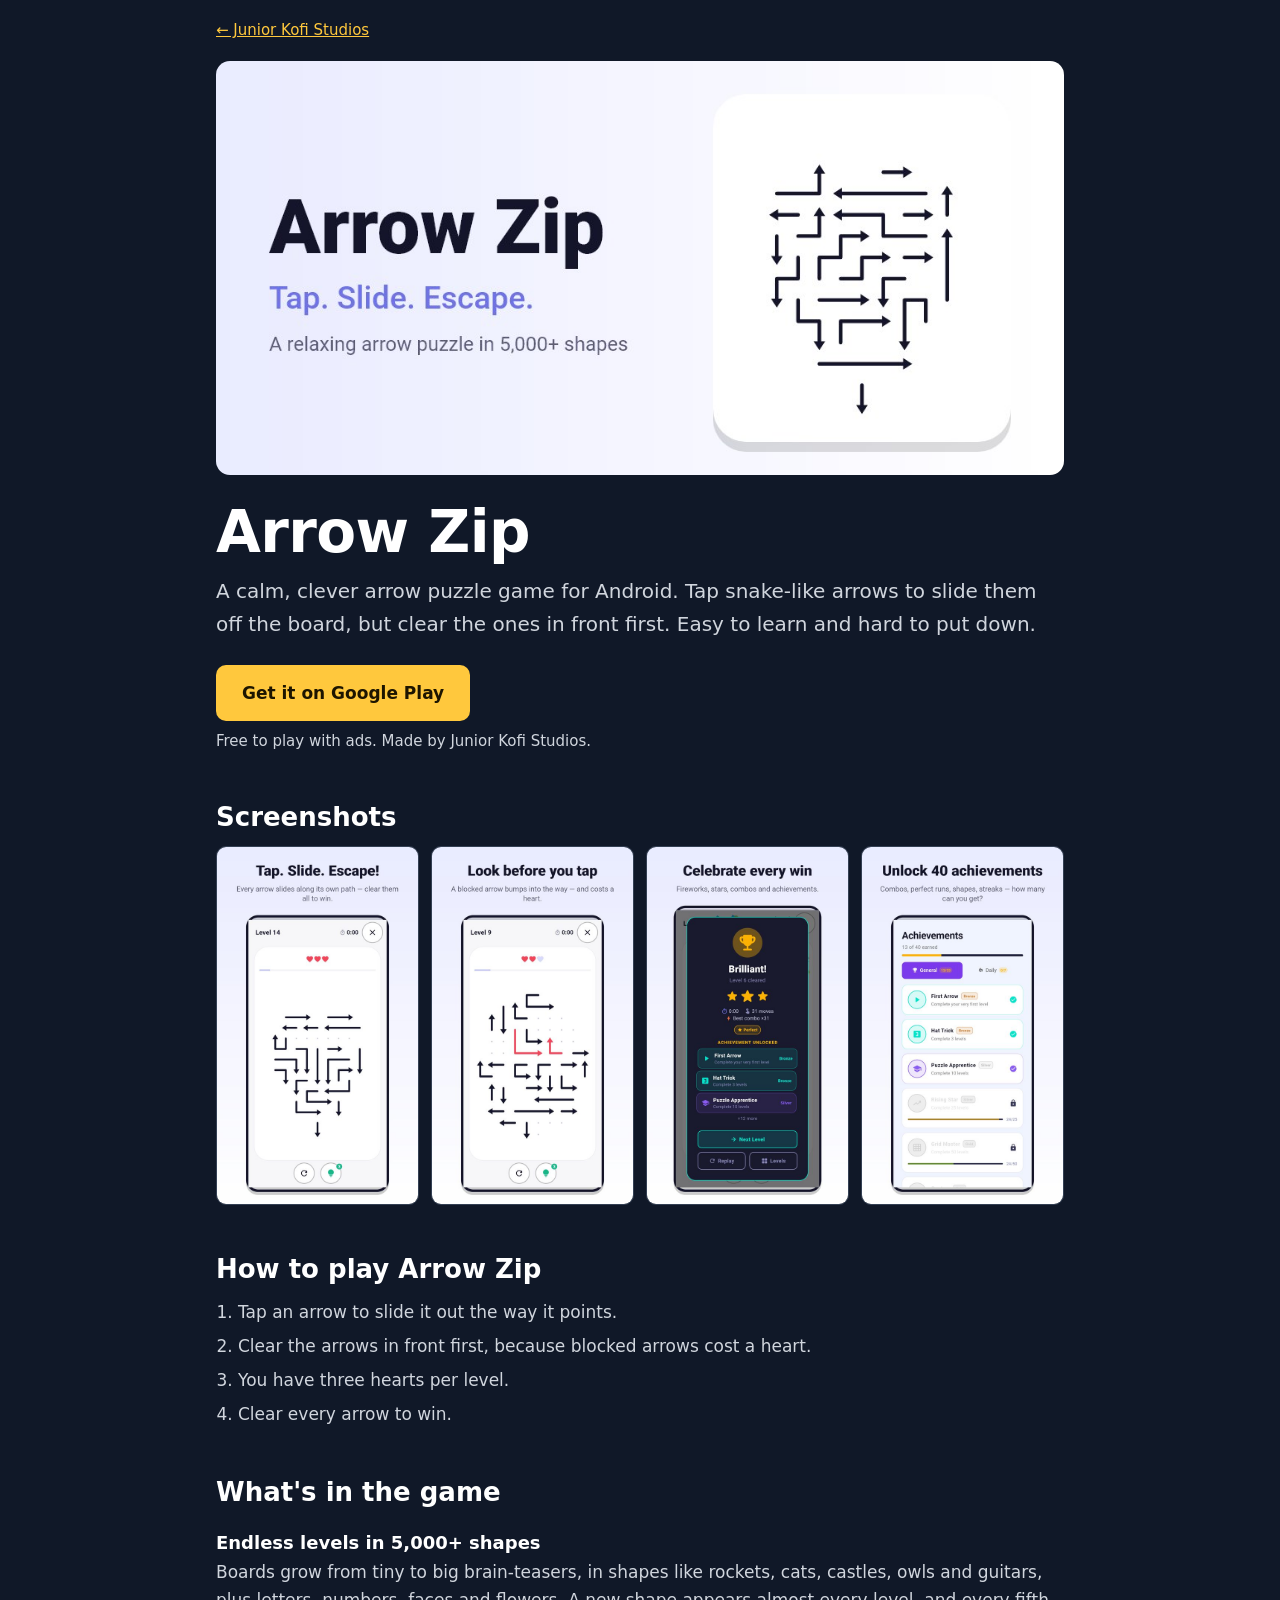
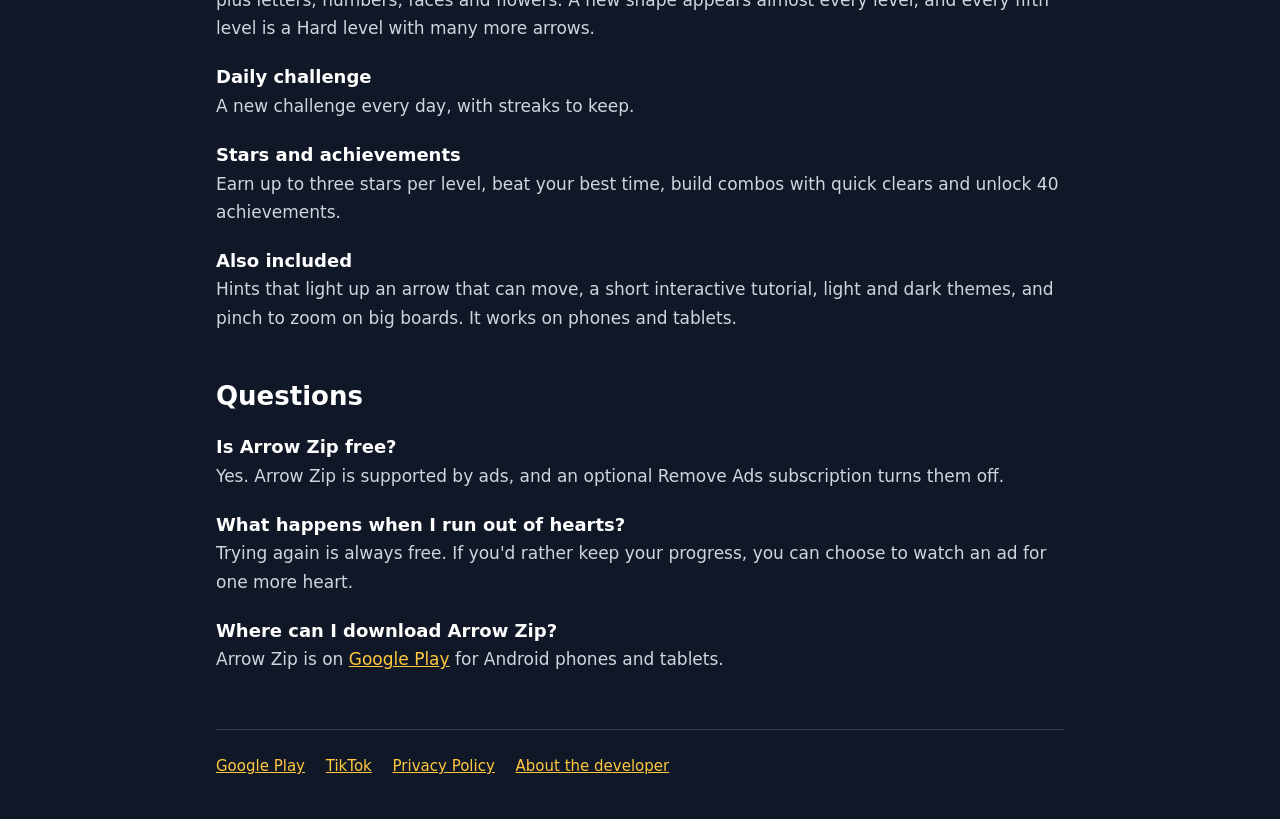
==== arrow-zip/index.html @ bd9fedcb "Add an Arrow Zip game page and update its portfolio banner Dedicated page with game details and Vide" ====
<!doctype html>
<html lang="en">
<head>
    <meta charset="utf-8">
    <meta name="viewport" content="width=device-width, initial-scale=1">
    <title>Arrow Zip: Tap, Slide, Escape Arrow Puzzle Game for Android</title>
    <meta name="description" content="Arrow Zip is a free arrow puzzle game for Android. Tap snake-like arrows off the board in the right order, with endless levels, 5,000+ board shapes and a daily challenge.">
    <meta name="author" content="Junior Kofi Studios">
    <meta name="robots" content="index, follow">
    <meta name="theme-color" content="#101828">
    <link rel="canonical" href="https://oware-junior.github.io/portfolio/arrow-zip/">

    <meta property="og:type" content="website">
    <meta property="og:site_name" content="Junior Kofi Studios">
    <meta property="og:url" content="https://oware-junior.github.io/portfolio/arrow-zip/">
    <meta property="og:title" content="Arrow Zip: Tap, Slide, Escape Arrow Puzzle Game for Android">
    <meta property="og:description" content="Tap snake-like arrows off the board. Endless levels in 5,000+ shapes. Free on Google Play.">
    <meta property="og:image" content="https://oware-junior.github.io/portfolio/images/arrow-zip-hero.jpg">
    <meta property="og:image:width" content="1024">
    <meta property="og:image:height" content="500">
    <meta name="twitter:card" content="summary_large_image">

    <link rel="icon" href="data:image/svg+xml,%3Csvg xmlns='http://www.w3.org/2000/svg' viewBox='0 0 64 64'%3E%3Crect width='64' height='64' rx='14' fill='%23101828'/%3E%3Cpath d='M14 32h30m-11-11 11 11-11 11' fill='none' stroke='%23ffc83d' stroke-width='7' stroke-linecap='round' stroke-linejoin='round'/%3E%3C/svg%3E">

    <script type="application/ld+json">
    {
        "@context": "https://schema.org",
        "@type": ["VideoGame", "MobileApplication"],
        "name": "Arrow Zip",
        "alternateName": "Arrow Zip: Tap. Slide. Escape.",
        "url": "https://oware-junior.github.io/portfolio/arrow-zip/",
        "description": "A calm, clever puzzle game. Tap snake-like arrows to slide them off the board in the right order, across endless levels in over 5,000 board shapes.",
        "image": "https://oware-junior.github.io/portfolio/images/arrow-zip-hero.jpg",
        "screenshot": [
            "https://oware-junior.github.io/portfolio/images/arrow-zip-gameplay.jpg",
            "https://oware-junior.github.io/portfolio/images/arrow-zip-blocked.jpg",
            "https://oware-junior.github.io/portfolio/images/arrow-zip-win.jpg"
        ],
        "applicationCategory": "GameApplication",
        "applicationSubCategory": "Puzzle",
        "genre": ["Puzzle"],
        "operatingSystem": "Android",
        "gamePlatform": "Android",
        "playMode": "SinglePlayer",
        "installUrl": "https://play.google.com/store/apps/details?id=com.arrowvext.arrow_vext",
        "sameAs": ["https://play.google.com/store/apps/details?id=com.arrowvext.arrow_vext"],
        "offers": {
            "@type": "Offer",
            "price": "0",
            "priceCurrency": "USD",
            "url": "https://play.google.com/store/apps/details?id=com.arrowvext.arrow_vext"
        },
        "publisher": {
            "@type": "Organization",
            "name": "Junior Kofi Studios",
            "url": "https://oware-junior.github.io/portfolio/",
            "sameAs": ["https://www.tiktok.com/@juniorkofistudios"]
        }
    }
    </script>

    <style>
        :root { color-scheme: dark; --bg: #101828; --line: #344054; --ink: #ffffff; --body: #d0d5dd; --accent: #ffc83d; }
        * { margin: 0; padding: 0; box-sizing: border-box; }
        body { background: var(--bg); color: var(--body); font: 17px/1.65 system-ui, -apple-system, 'Segoe UI', Roboto, sans-serif; }
        .wrap { max-width: 880px; margin: 0 auto; padding: 0 16px; }
        nav { padding: 18px 0; font-size: 15px; }
        a { color: var(--accent); }
        header img { display: block; width: 100%; height: auto; border-radius: 14px; }
        h1 { color: var(--ink); font-size: clamp(38px, 8vw, 58px); line-height: 1.1; margin-top: 26px; letter-spacing: -0.01em; }
        .lead { font-size: 20px; margin-top: 10px; }
        .cta { display: inline-block; margin: 24px 0 8px; padding: 14px 26px; background: var(--accent); color: #1d1500; font-weight: 700; border-radius: 10px; text-decoration: none; }
        .cta:hover { background: #ffdb7a; }
        .sub { font-size: 15px; }
        section { margin-top: 48px; }
        h2 { color: var(--ink); font-size: 26px; line-height: 1.25; margin-bottom: 12px; }
        h3 { color: var(--ink); font-size: 18px; margin-top: 20px; }
        ul, ol { padding-left: 22px; }
        li { margin-top: 6px; }
        .shots { display: grid; grid-template-columns: repeat(4, 1fr); gap: 12px; list-style: none; padding: 0; }
        .shots li { margin: 0; }
        .shots img { display: block; width: 100%; height: auto; border-radius: 10px; border: 1px solid var(--line); }
        footer { margin-top: 56px; padding: 24px 0 40px; border-top: 1px solid var(--line); font-size: 15px; }
        footer a { margin-right: 16px; display: inline-block; }
        @media (max-width: 600px) { .shots { grid-template-columns: repeat(2, 1fr); } }
    </style>
</head>
<body>
<div class="wrap">
    <nav><a href="../">&larr; Junior Kofi Studios</a></nav>

    <header>
        <img src="../images/arrow-zip-hero.jpg" alt="Arrow Zip banner: Tap. Slide. Escape., with a board of arrows" width="1024" height="500">
        <h1>Arrow Zip</h1>
        <p class="lead">A calm, clever arrow puzzle game for Android. Tap snake-like arrows to slide them off the board, but clear the ones in front first. Easy to learn and hard to put down.</p>
        <a class="cta" href="https://play.google.com/store/apps/details?id=com.arrowvext.arrow_vext">Get it on Google Play</a>
        <p class="sub">Free to play with ads. Made by Junior Kofi Studios.</p>
    </header>

    <main>
        <section>
            <h2>Screenshots</h2>
            <ul class="shots">
                <li><img src="../images/arrow-zip-gameplay.jpg" alt="Arrow Zip level 14: a board of arrows to tap and slide out" width="540" height="960" loading="lazy"></li>
                <li><img src="../images/arrow-zip-blocked.jpg" alt="Arrow Zip level 9: a blocked arrow highlighted in red, costing a heart" width="540" height="960" loading="lazy"></li>
                <li><img src="../images/arrow-zip-win.jpg" alt="Arrow Zip level complete screen with three stars and unlocked achievements" width="540" height="960" loading="lazy"></li>
                <li><img src="../images/arrow-zip-achievements.jpg" alt="Arrow Zip achievements screen" width="540" height="960" loading="lazy"></li>
            </ul>
        </section>

        <section>
            <h2>How to play Arrow Zip</h2>
            <ol>
                <li>Tap an arrow to slide it out the way it points.</li>
                <li>Clear the arrows in front first, because blocked arrows cost a heart.</li>
                <li>You have three hearts per level.</li>
                <li>Clear every arrow to win.</li>
            </ol>
        </section>

        <section>
            <h2>What's in the game</h2>
            <h3>Endless levels in 5,000+ shapes</h3>
            <p>Boards grow from tiny to big brain-teasers, in shapes like rockets, cats, castles, owls and guitars, plus letters, numbers, faces and flowers. A new shape appears almost every level, and every fifth level is a Hard level with many more arrows.</p>
            <h3>Daily challenge</h3>
            <p>A new challenge every day, with streaks to keep.</p>
            <h3>Stars and achievements</h3>
            <p>Earn up to three stars per level, beat your best time, build combos with quick clears and unlock 40 achievements.</p>
            <h3>Also included</h3>
            <p>Hints that light up an arrow that can move, a short interactive tutorial, light and dark themes, and pinch to zoom on big boards. It works on phones and tablets.</p>
        </section>

        <section>
            <h2>Questions</h2>
            <h3>Is Arrow Zip free?</h3>
            <p>Yes. Arrow Zip is supported by ads, and an optional Remove Ads subscription turns them off.</p>
            <h3>What happens when I run out of hearts?</h3>
            <p>Trying again is always free. If you'd rather keep your progress, you can choose to watch an ad for one more heart.</p>
            <h3>Where can I download Arrow Zip?</h3>
            <p>Arrow Zip is on <a href="https://play.google.com/store/apps/details?id=com.arrowvext.arrow_vext">Google Play</a> for Android phones and tablets.</p>
        </section>
    </main>

    <footer>
        <a href="https://play.google.com/store/apps/details?id=com.arrowvext.arrow_vext">Google Play</a>
        <a href="https://www.tiktok.com/@juniorkofistudios">TikTok</a>
        <a href="https://oware-junior.github.io/arrow-policy/">Privacy Policy</a>
        <a href="../">About the developer</a>
    </footer>
</div>
</body>
</html>
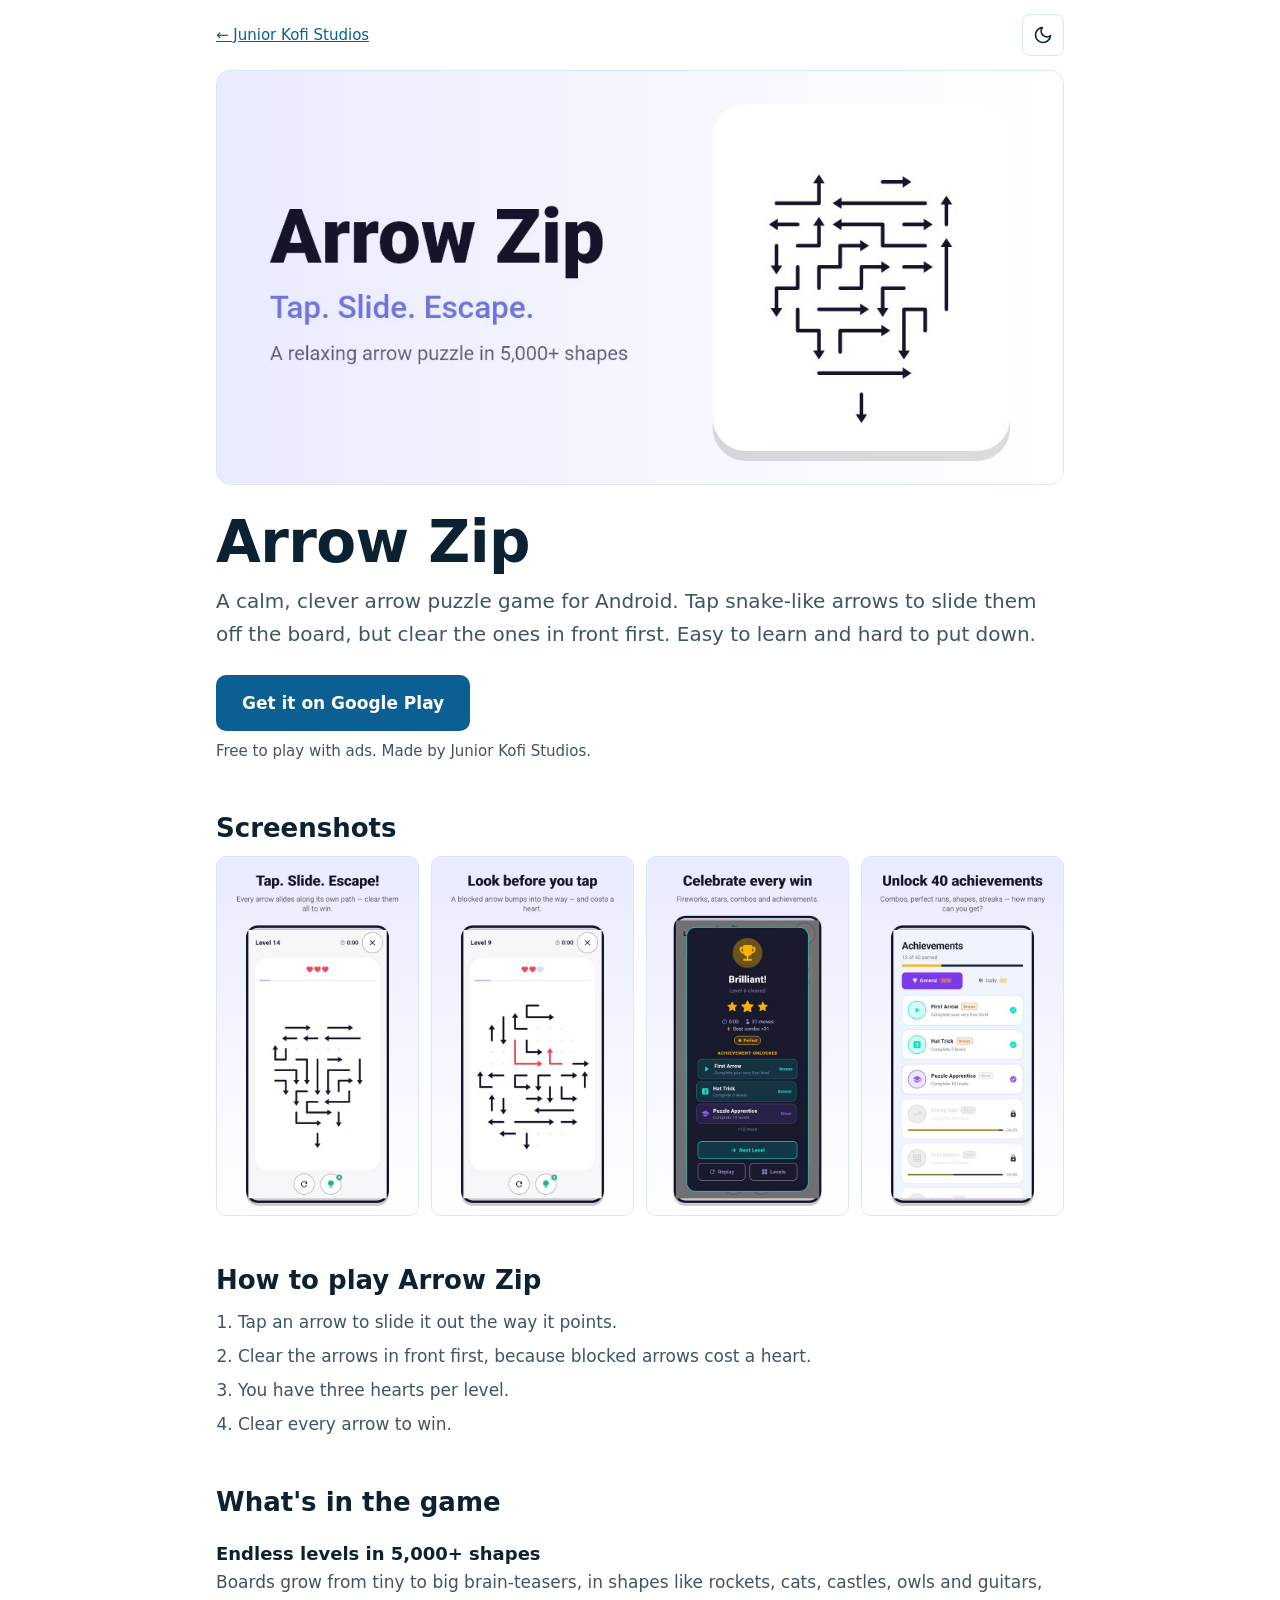
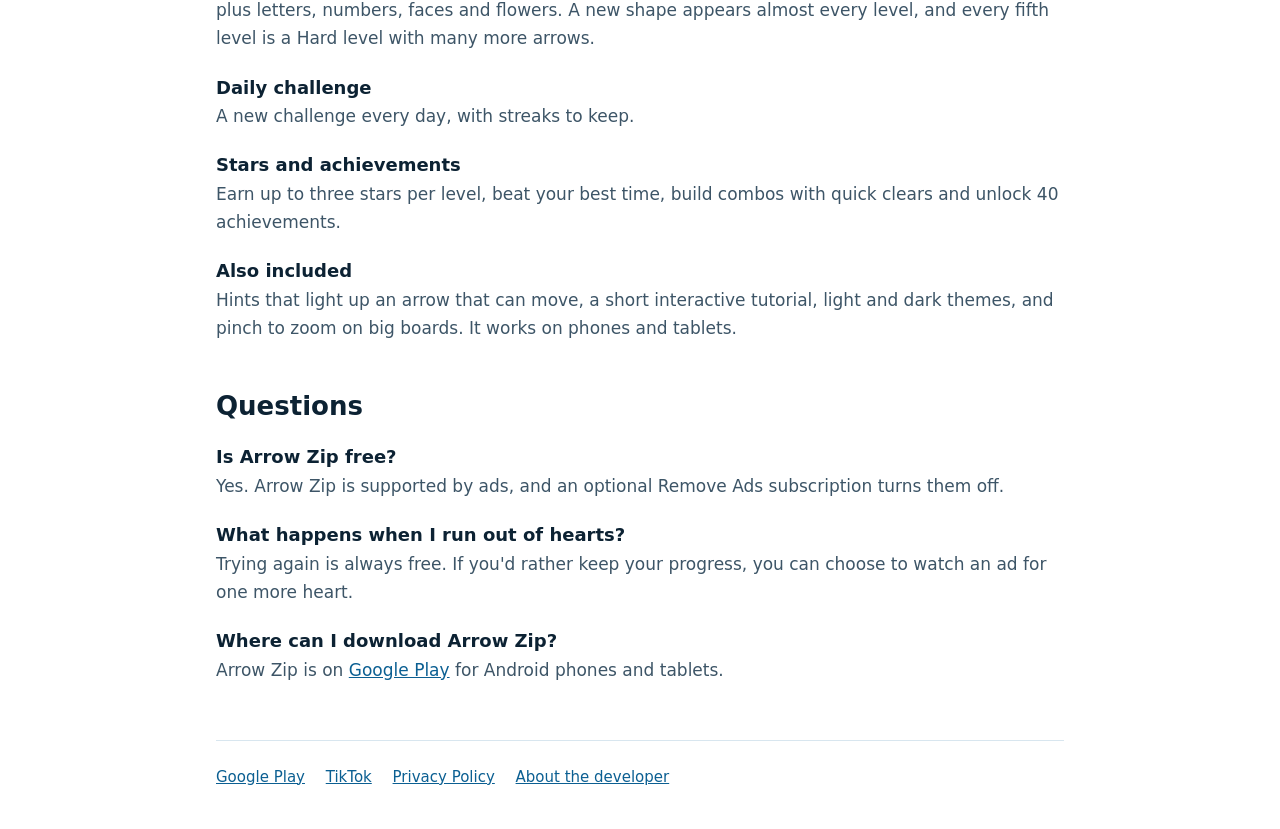
==== commit 1f04bca5: "Game pages follow the site's light/dark theme Both pages share the portfolio's colours and saved the" ====
--- a/arrow-zip/index.html
+++ b/arrow-zip/index.html
@@ -7,7 +7,7 @@
     <meta name="description" content="Arrow Zip is a free arrow puzzle game for Android. Tap snake-like arrows off the board in the right order, with endless levels, 5,000+ board shapes and a daily challenge.">
     <meta name="author" content="Junior Kofi Studios">
     <meta name="robots" content="index, follow">
-    <meta name="theme-color" content="#101828">
+    <meta name="theme-color" content="#0b5f92">
     <link rel="canonical" href="https://oware-junior.github.io/portfolio/arrow-zip/">
 
     <meta property="og:type" content="website">
@@ -59,35 +59,18 @@
     }
     </script>
 
-    <style>
-        :root { color-scheme: dark; --bg: #101828; --line: #344054; --ink: #ffffff; --body: #d0d5dd; --accent: #ffc83d; }
-        * { margin: 0; padding: 0; box-sizing: border-box; }
-        body { background: var(--bg); color: var(--body); font: 17px/1.65 system-ui, -apple-system, 'Segoe UI', Roboto, sans-serif; }
-        .wrap { max-width: 880px; margin: 0 auto; padding: 0 16px; }
-        nav { padding: 18px 0; font-size: 15px; }
-        a { color: var(--accent); }
-        header img { display: block; width: 100%; height: auto; border-radius: 14px; }
-        h1 { color: var(--ink); font-size: clamp(38px, 8vw, 58px); line-height: 1.1; margin-top: 26px; letter-spacing: -0.01em; }
-        .lead { font-size: 20px; margin-top: 10px; }
-        .cta { display: inline-block; margin: 24px 0 8px; padding: 14px 26px; background: var(--accent); color: #1d1500; font-weight: 700; border-radius: 10px; text-decoration: none; }
-        .cta:hover { background: #ffdb7a; }
-        .sub { font-size: 15px; }
-        section { margin-top: 48px; }
-        h2 { color: var(--ink); font-size: 26px; line-height: 1.25; margin-bottom: 12px; }
-        h3 { color: var(--ink); font-size: 18px; margin-top: 20px; }
-        ul, ol { padding-left: 22px; }
-        li { margin-top: 6px; }
-        .shots { display: grid; grid-template-columns: repeat(4, 1fr); gap: 12px; list-style: none; padding: 0; }
-        .shots li { margin: 0; }
-        .shots img { display: block; width: 100%; height: auto; border-radius: 10px; border: 1px solid var(--line); }
-        footer { margin-top: 56px; padding: 24px 0 40px; border-top: 1px solid var(--line); font-size: 15px; }
-        footer a { margin-right: 16px; display: inline-block; }
-        @media (max-width: 600px) { .shots { grid-template-columns: repeat(2, 1fr); } }
-    </style>
+    <script src="../game-theme.js"></script>
+    <link rel="stylesheet" href="../game-page.css">
 </head>
 <body>
 <div class="wrap">
-    <nav><a href="../">&larr; Junior Kofi Studios</a></nav>
+    <nav>
+        <a href="../">&larr; Junior Kofi Studios</a>
+        <button class="theme-toggle" id="themeToggle" type="button" aria-label="Switch to dark mode" aria-pressed="false">
+            <svg class="icon-moon" viewBox="0 0 24 24" fill="none" stroke="currentColor" stroke-width="2" stroke-linecap="round" stroke-linejoin="round" aria-hidden="true"><path d="M21 12.8A9 9 0 1 1 11.2 3a7 7 0 0 0 9.8 9.8z"/></svg>
+            <svg class="icon-sun" viewBox="0 0 24 24" fill="none" stroke="currentColor" stroke-width="2" stroke-linecap="round" stroke-linejoin="round" aria-hidden="true"><circle cx="12" cy="12" r="4"/><path d="M12 2v2M12 20v2M4.9 4.9l1.4 1.4M17.7 17.7l1.4 1.4M2 12h2M20 12h2M4.9 19.1l1.4-1.4M17.7 6.3l1.4-1.4"/></svg>
+        </button>
+    </nav>
 
     <header>
         <img src="../images/arrow-zip-hero.jpg" alt="Arrow Zip banner: Tap. Slide. Escape., with a board of arrows" width="1024" height="500">
--- a/game-page.css
+++ b/game-page.css
@@ -0,0 +1,54 @@
+/* Shared by the game pages. Colours match the portfolio's light and dark themes. */
+:root {
+    --bg: #ffffff;
+    --surface: #ffffff;
+    --ink: #0c2233;
+    --body: #3d5567;
+    --line: #d8e6ef;
+    --accent: #0b5f92;
+    --accent-hover: #0a4f7a;
+    --on-accent: #ffffff;
+    color-scheme: light;
+}
+
+:root[data-theme="dark"] {
+    --bg: #071a2a;
+    --surface: #0d2a41;
+    --ink: #eaf5fc;
+    --body: #b5cad9;
+    --line: #1b3d57;
+    --accent: #4fb3e8;
+    --accent-hover: #7cc7ef;
+    --on-accent: #062236;
+    color-scheme: dark;
+}
+
+* { margin: 0; padding: 0; box-sizing: border-box; }
+body { background: var(--bg); color: var(--body); font: 17px/1.65 system-ui, -apple-system, 'Segoe UI', Roboto, sans-serif; }
+.wrap { max-width: 880px; margin: 0 auto; padding: 0 16px; }
+nav { display: flex; align-items: center; justify-content: space-between; gap: 16px; padding: 14px 0; font-size: 15px; }
+a { color: var(--accent); }
+
+.theme-toggle { display: inline-flex; flex: none; align-items: center; justify-content: center; width: 42px; height: 42px; background: var(--surface); border: 1px solid var(--line); border-radius: 8px; color: var(--ink); cursor: pointer; }
+.theme-toggle:hover { border-color: var(--accent); }
+.theme-toggle svg { width: 20px; height: 20px; }
+.theme-toggle .icon-sun, :root[data-theme="dark"] .theme-toggle .icon-moon { display: none; }
+:root[data-theme="dark"] .theme-toggle .icon-sun { display: block; }
+
+header img { display: block; width: 100%; height: auto; border-radius: 14px; border: 1px solid var(--line); }
+h1 { color: var(--ink); font-size: clamp(38px, 8vw, 58px); line-height: 1.1; margin-top: 26px; letter-spacing: -0.01em; }
+.lead { font-size: 20px; margin-top: 10px; }
+.cta { display: inline-block; margin: 24px 0 8px; padding: 14px 26px; background: var(--accent); color: var(--on-accent); font-weight: 700; border-radius: 10px; text-decoration: none; }
+.cta:hover { background: var(--accent-hover); }
+.sub { font-size: 15px; }
+section { margin-top: 48px; }
+h2 { color: var(--ink); font-size: 26px; line-height: 1.25; margin-bottom: 12px; }
+h3 { color: var(--ink); font-size: 18px; margin-top: 20px; }
+ul, ol { padding-left: 22px; }
+li { margin-top: 6px; }
+.shots { display: grid; grid-template-columns: repeat(4, 1fr); gap: 12px; list-style: none; padding: 0; }
+.shots li { margin: 0; }
+.shots img { display: block; width: 100%; height: auto; border-radius: 10px; border: 1px solid var(--line); }
+footer { margin-top: 56px; padding: 24px 0 40px; border-top: 1px solid var(--line); font-size: 15px; }
+footer a { margin-right: 16px; display: inline-block; }
+@media (max-width: 600px) { .shots { grid-template-columns: repeat(2, 1fr); } }
